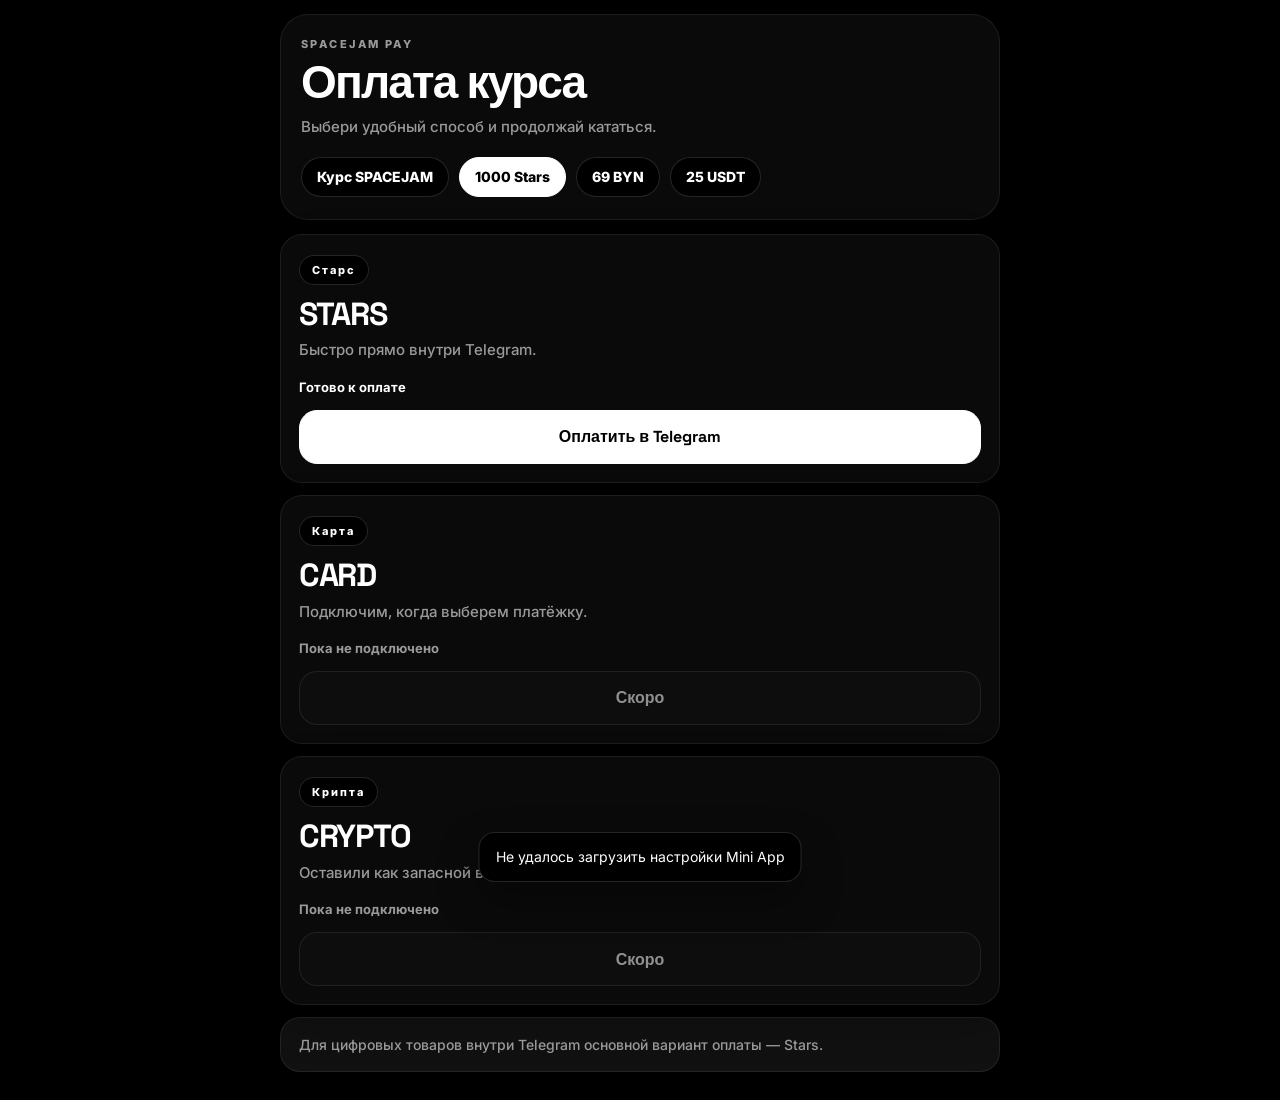
==== miniapp/index.html @ 956cfe85 "Update Mini App price pills" ====
<!DOCTYPE html>
<html lang="ru">
  <head>
    <meta charset="UTF-8" />
    <meta name="viewport" content="width=device-width, initial-scale=1.0" />
    <title>SPACEJAM Pay</title>
    <link rel="preconnect" href="https://fonts.googleapis.com" />
    <link rel="preconnect" href="https://fonts.gstatic.com" crossorigin />
    <link
      href="https://fonts.googleapis.com/css2?family=Inter:wght@500;600;700;800&family=Space+Grotesk:wght@500;700&display=swap"
      rel="stylesheet"
    />
    <script src="https://telegram.org/js/telegram-web-app.js"></script>
    <link rel="stylesheet" href="/miniapp/styles.css?v=8" />
  </head>
  <body>
    <main class="shell">
      <section class="dev-banner" id="devBanner" hidden>
        <p id="devBannerText">
          Локальный dev-режим: Mini App открыт вне Telegram и работает в preview-режиме.
        </p>
      </section>

      <section class="hero">
        <p class="eyebrow">SPACEJAM PAY</p>
        <h1>Оплата курса</h1>
        <p class="lead">Выбери удобный способ и продолжай кататься.</p>
        <div class="hero-meta">
          <span class="pill" id="productTitle">Курс SPACEJAM</span>
          <span class="pill accent" id="productPrice">1000 Stars</span>
          <span class="pill" id="productPriceByn">69 BYN</span>
          <span class="pill" id="productPriceUsdt">25 USDT</span>
        </div>
      </section>

      <section class="methods" id="methods">
        <article class="method method-stars">
          <span class="method-kicker">Старс</span>
          <h2>STARS</h2>
          <p class="method-copy">Быстро прямо внутри Telegram.</p>
          <div class="method-note success" id="starsStatus">Готово к оплате</div>
          <button class="action-button primary" data-method="stars" id="starsButton">
            Оплатить в Telegram
          </button>
        </article>

        <article class="method method-card">
          <span class="method-kicker">Карта</span>
          <h2>CARD</h2>
          <p class="method-copy">Подключим, когда выберем платёжку.</p>
          <div class="method-note" id="cardStatus">Пока не подключено</div>
          <button class="action-button muted" data-method="card" id="cardButton" disabled>
            Скоро
          </button>
        </article>

        <article class="method method-crypto">
          <span class="method-kicker">Крипта</span>
          <h2>CRYPTO</h2>
          <p class="method-copy">Оставили как запасной вариант.</p>
          <div class="method-note" id="cryptoStatus">Пока не подключено</div>
          <button class="action-button muted" data-method="crypto" id="cryptoButton" disabled>
            Скоро
          </button>
        </article>
      </section>

      <section class="footer-note">
        <p id="policyText">
          Для цифровых товаров внутри Telegram основной вариант оплаты — Stars.
        </p>
      </section>

      <div class="toast" id="toast" hidden></div>
    </main>

    <script src="/miniapp/app.js?v=8" defer></script>
  </body>
</html>
---- miniapp/styles.css ----
:root {
  --bg: #000000;
  --panel: #0a0a0a;
  --panel-soft: #111111;
  --text: #ffffff;
  --muted: #9a9a9a;
  --line: rgba(255, 255, 255, 0.08);
  --line-strong: rgba(255, 255, 255, 0.14);
  --white: #ffffff;
  --black: #000000;
  --success: #ffffff;
  --shadow: 0 18px 40px rgba(0, 0, 0, 0.28);
  --radius-xl: 28px;
  --radius-lg: 22px;
  --radius-md: 16px;
  --font-display: "Space Grotesk", "Avenir Next", "Trebuchet MS", sans-serif;
  --font-body: "Inter", "Avenir Next", "Segoe UI", sans-serif;
}

* {
  box-sizing: border-box;
}

html,
body {
  margin: 0;
  min-height: 100%;
  background: var(--bg);
  color: var(--text);
  font-family: var(--font-body);
}

body {
  padding: 14px 14px 28px;
}

.shell {
  max-width: 720px;
  margin: 0 auto;
}

.dev-banner,
.hero,
.method,
.footer-note {
  border: 1px solid var(--line);
  box-shadow: var(--shadow);
}

.dev-banner {
  margin-bottom: 12px;
  padding: 12px 14px;
  border-radius: var(--radius-md);
  background: var(--panel-soft);
}

.dev-banner p {
  margin: 0;
  color: var(--muted);
  font-size: 13px;
  line-height: 1.45;
}

.hero {
  padding: 22px 20px;
  border-radius: var(--radius-xl);
  background: var(--panel);
}

.eyebrow {
  margin: 0 0 10px;
  color: var(--muted);
  font-size: 11px;
  font-weight: 800;
  letter-spacing: 0.22em;
  text-transform: uppercase;
}

h1,
h2 {
  margin: 0;
  font-family: var(--font-display);
  letter-spacing: -0.04em;
}

h1 {
  font-size: clamp(32px, 7vw, 46px);
  line-height: 0.94;
  font-weight: 800;
}

.lead {
  margin: 12px 0 0;
  max-width: 380px;
  color: var(--muted);
  font-size: 15px;
  font-weight: 500;
  line-height: 1.5;
}

.hero-meta {
  display: flex;
  flex-wrap: wrap;
  gap: 10px;
  margin-top: 18px;
}

.pill {
  display: inline-flex;
  align-items: center;
  min-height: 40px;
  padding: 0 15px;
  border: 1px solid var(--line-strong);
  border-radius: 999px;
  background: var(--black);
  color: var(--white);
  font-size: 14px;
  font-weight: 800;
}

.pill.accent {
  background: var(--white);
  color: var(--black);
  border-color: var(--white);
}

.methods {
  display: grid;
  gap: 12px;
  margin-top: 14px;
}

.method {
  padding: 20px 18px 18px;
  border-radius: var(--radius-lg);
  background: var(--panel);
}

.method-kicker {
  display: inline-flex;
  align-items: center;
  min-height: 30px;
  padding: 0 12px;
  border: 1px solid var(--line-strong);
  border-radius: 999px;
  background: var(--black);
  color: var(--white);
  font-size: 11px;
  font-weight: 800;
  letter-spacing: 0.18em;
}

.method h2 {
  margin-top: 14px;
  font-size: 32px;
  line-height: 0.96;
  font-weight: 800;
}

.method-copy {
  margin: 10px 0 0;
  max-width: 320px;
  color: var(--muted);
  font-size: 15px;
  font-weight: 500;
  line-height: 1.48;
}

.method-note {
  margin-top: 16px;
  color: var(--muted);
  font-size: 13px;
  font-weight: 700;
  line-height: 1.4;
}

.method-note.success {
  color: var(--success);
}

.action-button {
  margin-top: 14px;
  min-height: 54px;
  width: 100%;
  border: 1px solid var(--line-strong);
  border-radius: 18px;
  background: transparent;
  color: var(--text);
  font-family: var(--font-display);
  font-size: 16px;
  font-weight: 800;
  cursor: pointer;
  transition: opacity 160ms ease, transform 160ms ease;
}

.action-button:enabled:hover {
  transform: translateY(-1px);
}

.action-button.primary {
  background: var(--white);
  border-color: var(--white);
  color: var(--black);
}

.action-button.muted {
  background: var(--panel-soft);
  color: var(--text);
}

.action-button:disabled {
  opacity: 0.55;
  cursor: default;
}

.footer-note {
  margin-top: 12px;
  padding: 16px 18px;
  border-radius: 20px;
  background: var(--panel-soft);
}

.footer-note p {
  margin: 0;
  color: var(--muted);
  font-size: 14px;
  font-weight: 500;
  line-height: 1.5;
}

.toast {
  position: fixed;
  left: 50%;
  bottom: 18px;
  transform: translateX(-50%);
  max-width: min(92vw, 420px);
  padding: 14px 16px;
  border: 1px solid var(--line-strong);
  border-radius: 16px;
  background: #000000;
  color: #fff;
  box-shadow: 0 18px 40px rgba(0, 0, 0, 0.34);
  font-size: 14px;
  line-height: 1.45;
}

@media (max-width: 520px) {
  body {
    padding: 12px 12px 26px;
  }

  .hero,
  .method,
  .footer-note {
    padding-left: 16px;
    padding-right: 16px;
  }

  h1 {
    font-size: 34px;
  }

  .method h2 {
    font-size: 29px;
  }
}
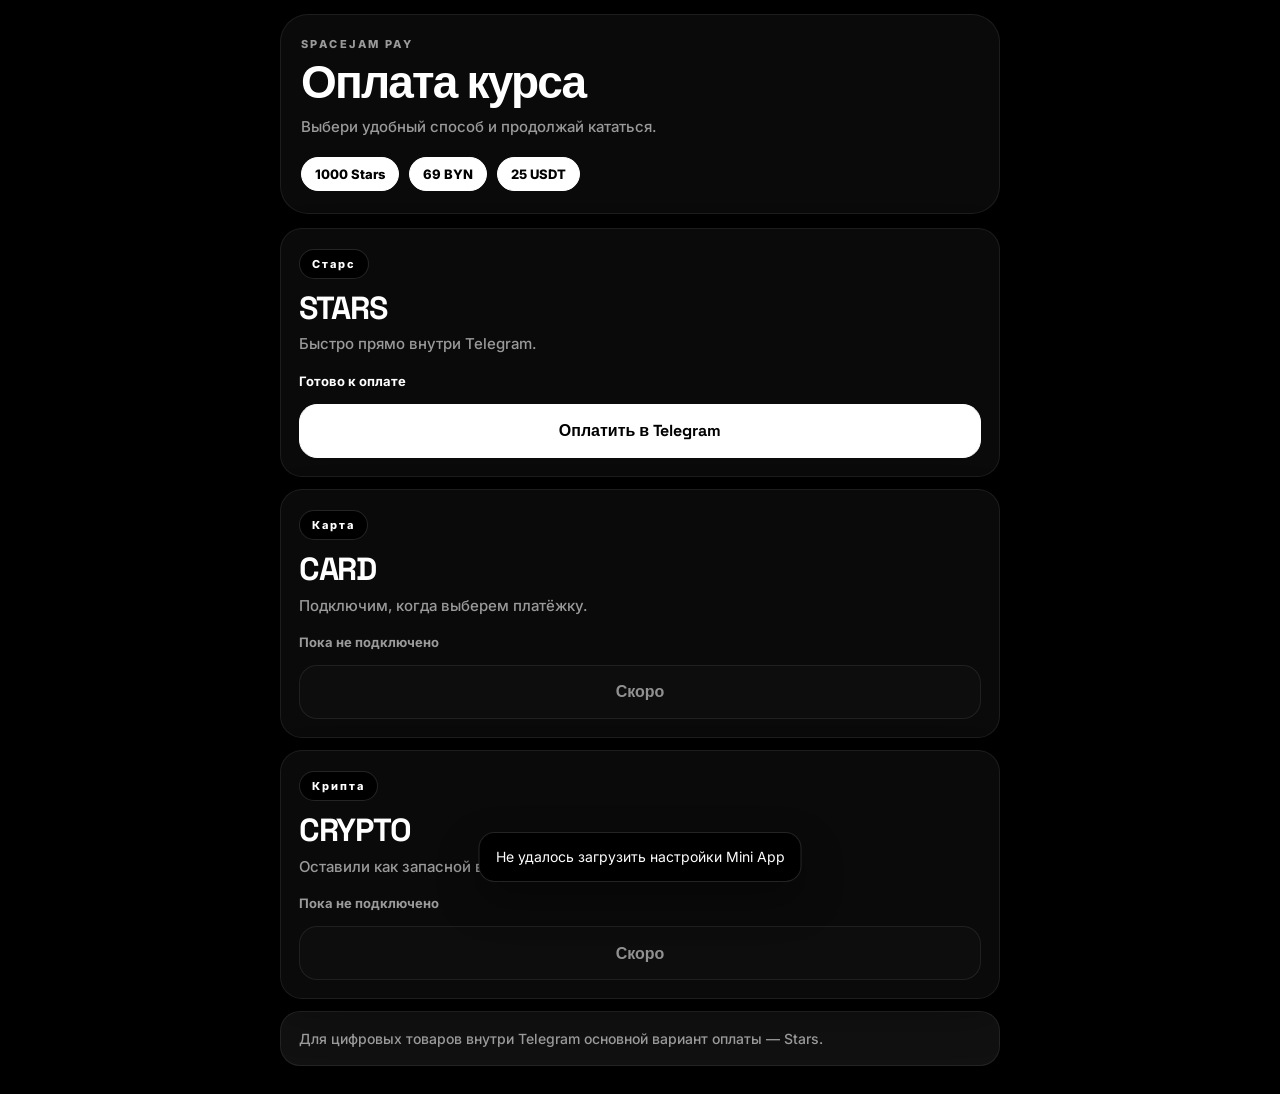
==== commit f50c495c: "Refine Mini App price pills" ====
--- a/miniapp/index.html
+++ b/miniapp/index.html
@@ -26,7 +26,6 @@
         <h1>Оплата курса</h1>
         <p class="lead">Выбери удобный способ и продолжай кататься.</p>
         <div class="hero-meta">
-          <span class="pill" id="productTitle">Курс SPACEJAM</span>
           <span class="pill accent" id="productPrice">1000 Stars</span>
           <span class="pill" id="productPriceByn">69 BYN</span>
           <span class="pill" id="productPriceUsdt">25 USDT</span>
--- a/miniapp/styles.css
+++ b/miniapp/styles.css
@@ -108,13 +108,13 @@
 .pill {
   display: inline-flex;
   align-items: center;
-  min-height: 40px;
-  padding: 0 15px;
-  border: 1px solid var(--line-strong);
+  min-height: 34px;
+  padding: 0 13px;
+  border: 1px solid var(--white);
   border-radius: 999px;
-  background: var(--black);
-  color: var(--white);
-  font-size: 14px;
+  background: var(--white);
+  color: var(--black);
+  font-size: 13px;
   font-weight: 800;
 }
 
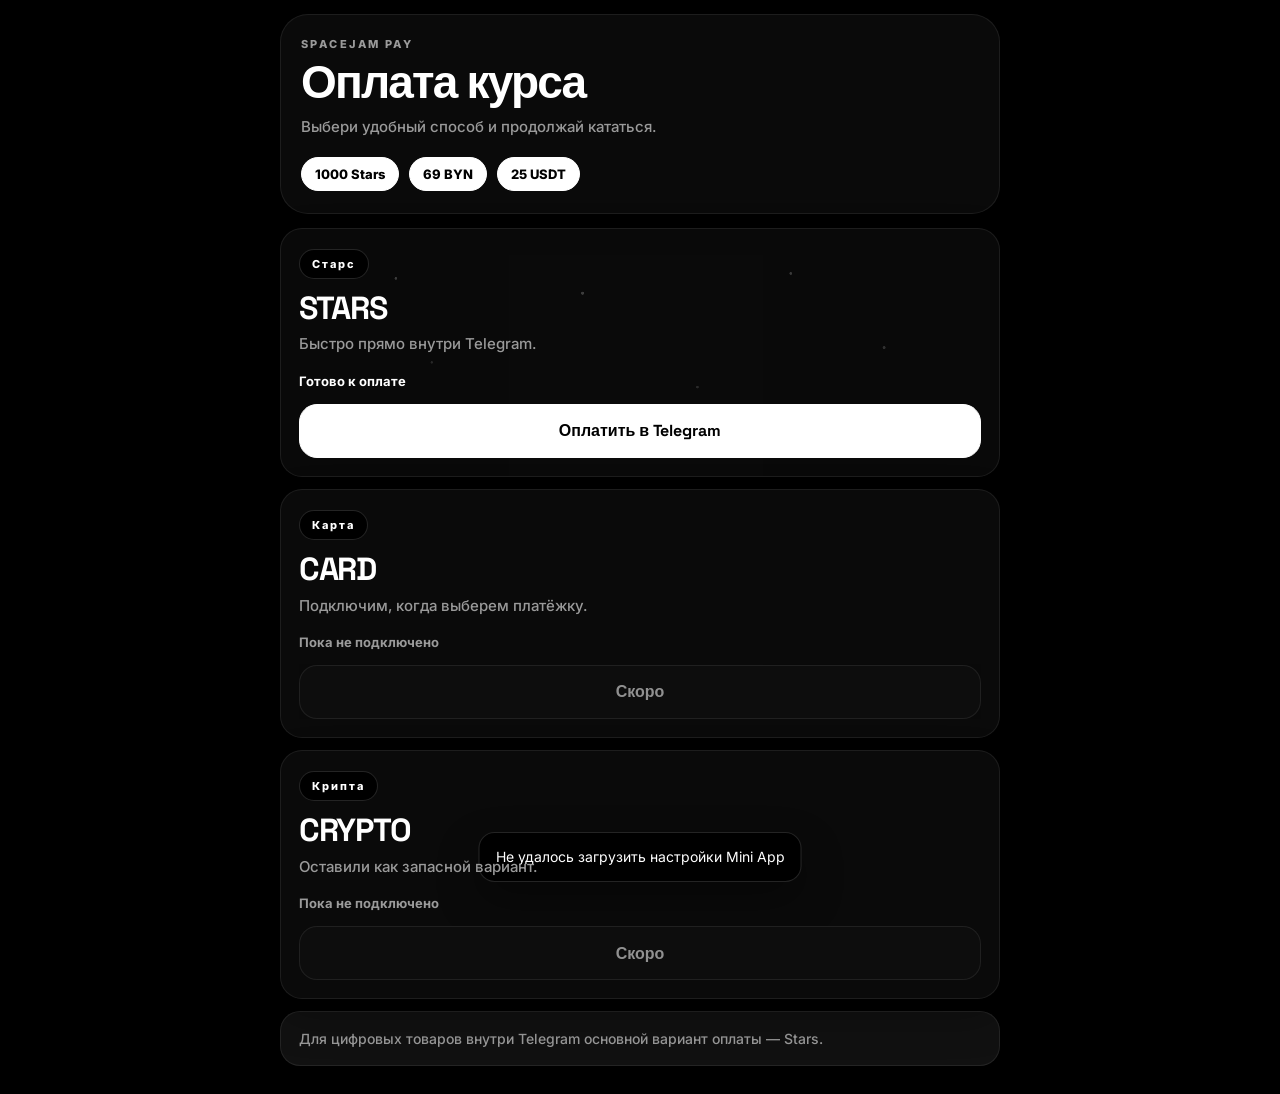
==== commit 30686831: "Add subtle stars texture to Stars card" ====
--- a/miniapp/index.html
+++ b/miniapp/index.html
@@ -11,7 +11,7 @@
       rel="stylesheet"
     />
     <script src="https://telegram.org/js/telegram-web-app.js"></script>
-    <link rel="stylesheet" href="/miniapp/styles.css?v=8" />
+    <link rel="stylesheet" href="/miniapp/styles.css?v=9" />
   </head>
   <body>
     <main class="shell">
@@ -73,6 +73,6 @@
       <div class="toast" id="toast" hidden></div>
     </main>
 
-    <script src="/miniapp/app.js?v=8" defer></script>
+    <script src="/miniapp/app.js?v=9" defer></script>
   </body>
 </html>
--- a/miniapp/styles.css
+++ b/miniapp/styles.css
@@ -131,9 +131,34 @@
 }
 
 .method {
+  position: relative;
+  overflow: hidden;
   padding: 20px 18px 18px;
   border-radius: var(--radius-lg);
   background: var(--panel);
+}
+
+.method > * {
+  position: relative;
+  z-index: 1;
+}
+
+.method-stars::before {
+  content: "";
+  position: absolute;
+  inset: 0;
+  z-index: 0;
+  pointer-events: none;
+  opacity: 0.22;
+  background:
+    radial-gradient(circle at 16% 20%, rgba(255, 255, 255, 0.92) 0 1px, transparent 1.6px),
+    radial-gradient(circle at 29% 74%, rgba(255, 255, 255, 0.7) 0 1px, transparent 1.6px),
+    radial-gradient(circle at 42% 26%, rgba(255, 255, 255, 0.92) 0 1.2px, transparent 1.8px),
+    radial-gradient(circle at 58% 64%, rgba(255, 255, 255, 0.6) 0 1px, transparent 1.6px),
+    radial-gradient(circle at 71% 18%, rgba(255, 255, 255, 0.88) 0 1px, transparent 1.7px),
+    radial-gradient(circle at 84% 48%, rgba(255, 255, 255, 0.72) 0 1.1px, transparent 1.8px),
+    radial-gradient(circle at 78% 78%, rgba(255, 255, 255, 0.84) 0 1px, transparent 1.7px),
+    radial-gradient(circle at 21% 54%, rgba(255, 255, 255, 0.56) 0 0.9px, transparent 1.5px);
 }
 
 .method-kicker {
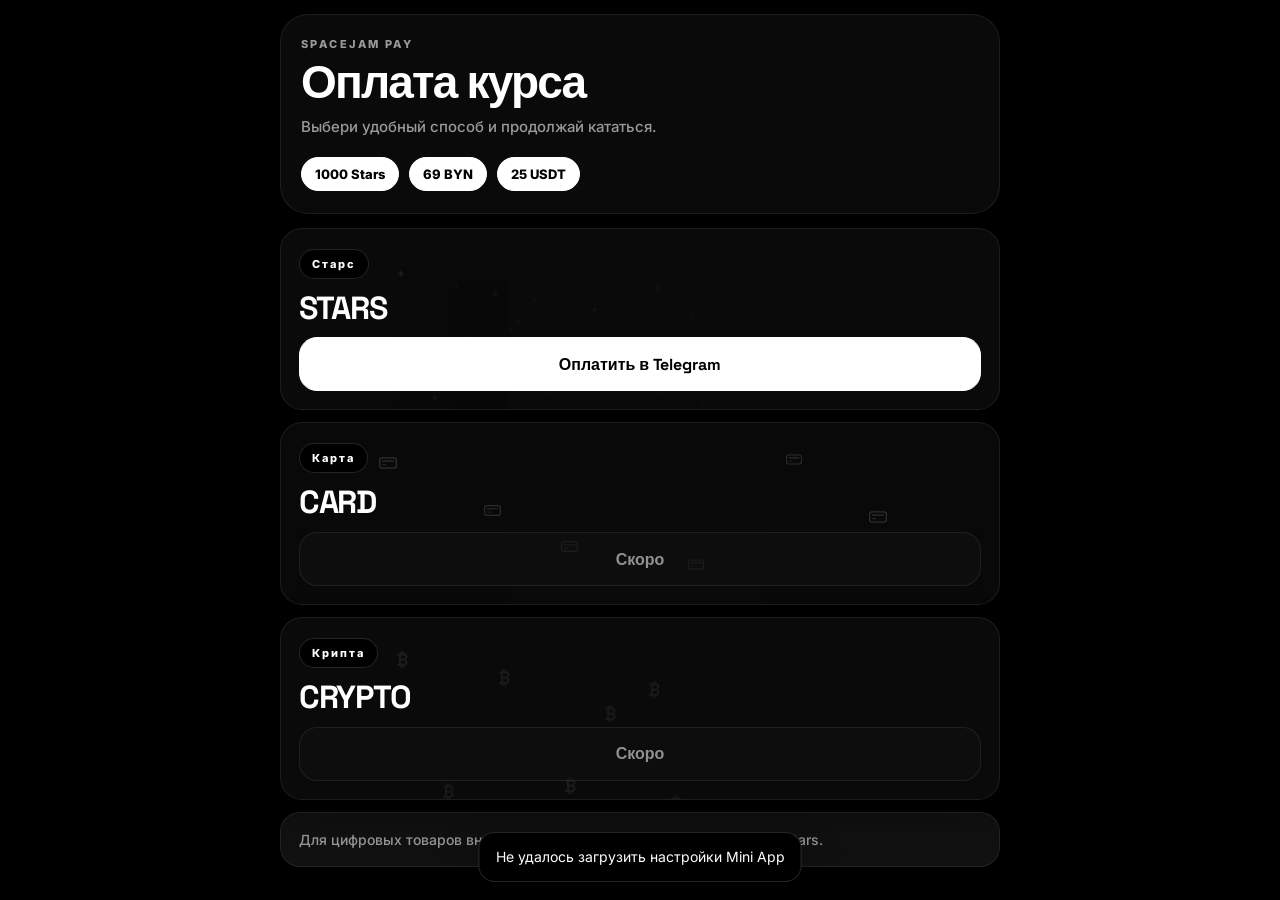
==== commit f5ab662f: "Simplify payment cards copy" ====
--- a/miniapp/index.html
+++ b/miniapp/index.html
@@ -11,7 +11,7 @@
       rel="stylesheet"
     />
     <script src="https://telegram.org/js/telegram-web-app.js"></script>
-    <link rel="stylesheet" href="/miniapp/styles.css?v=9" />
+    <link rel="stylesheet" href="/miniapp/styles.css?v=10" />
   </head>
   <body>
     <main class="shell">
@@ -36,8 +36,6 @@
         <article class="method method-stars">
           <span class="method-kicker">Старс</span>
           <h2>STARS</h2>
-          <p class="method-copy">Быстро прямо внутри Telegram.</p>
-          <div class="method-note success" id="starsStatus">Готово к оплате</div>
           <button class="action-button primary" data-method="stars" id="starsButton">
             Оплатить в Telegram
           </button>
@@ -46,8 +44,6 @@
         <article class="method method-card">
           <span class="method-kicker">Карта</span>
           <h2>CARD</h2>
-          <p class="method-copy">Подключим, когда выберем платёжку.</p>
-          <div class="method-note" id="cardStatus">Пока не подключено</div>
           <button class="action-button muted" data-method="card" id="cardButton" disabled>
             Скоро
           </button>
@@ -56,8 +52,6 @@
         <article class="method method-crypto">
           <span class="method-kicker">Крипта</span>
           <h2>CRYPTO</h2>
-          <p class="method-copy">Оставили как запасной вариант.</p>
-          <div class="method-note" id="cryptoStatus">Пока не подключено</div>
           <button class="action-button muted" data-method="crypto" id="cryptoButton" disabled>
             Скоро
           </button>
@@ -73,6 +67,6 @@
       <div class="toast" id="toast" hidden></div>
     </main>
 
-    <script src="/miniapp/app.js?v=9" defer></script>
+    <script src="/miniapp/app.js?v=10" defer></script>
   </body>
 </html>
--- a/miniapp/styles.css
+++ b/miniapp/styles.css
@@ -144,21 +144,100 @@
 }
 
 .method-stars::before {
+  content: "✦";
+  position: absolute;
+  inset: 0;
+  z-index: 0;
+  pointer-events: none;
+  opacity: 0.19;
+  color: rgba(255, 255, 255, 0.17);
+  font-family: var(--font-display);
+  font-size: 11px;
+  font-weight: 700;
+  line-height: 1;
+  transform: translate(16%, 22%);
+  text-shadow:
+    0 0 0 rgba(255, 255, 255, 0.2),
+    94px 20px 0 rgba(255, 255, 255, 0.16),
+    194px 36px 0 rgba(255, 255, 255, 0.14),
+    34px 124px 0 rgba(255, 255, 255, 0.14),
+    144px 116px 0 rgba(255, 255, 255, 0.18),
+    256px 14px 0 rgba(255, 255, 255, 0.13),
+    272px 138px 0 rgba(255, 255, 255, 0.145),
+    68px 64px 0 rgba(255, 255, 255, 0.12),
+    220px 86px 0 rgba(255, 255, 255, 0.155),
+    118px 48px 0 rgba(255, 255, 255, 0.15),
+    182px 150px 0 rgba(255, 255, 255, 0.125);
+}
+
+.method-stars::after {
+  content: "✦";
+  position: absolute;
+  inset: 0;
+  z-index: 0;
+  pointer-events: none;
+  opacity: 0.17;
+  color: rgba(255, 255, 255, 0.15);
+  font-family: var(--font-display);
+  font-size: 8px;
+  font-weight: 700;
+  line-height: 1;
+  transform: translate(24%, 30%);
+  text-shadow:
+    78px 14px 0 rgba(255, 255, 255, 0.14),
+    156px 52px 0 rgba(255, 255, 255, 0.12),
+    236px 28px 0 rgba(255, 255, 255, 0.115),
+    28px 96px 0 rgba(255, 255, 255, 0.105),
+    118px 136px 0 rgba(255, 255, 255, 0.125),
+    246px 118px 0 rgba(255, 255, 255, 0.115),
+    54px 42px 0 rgba(255, 255, 255, 0.105),
+    204px 104px 0 rgba(255, 255, 255, 0.12);
+}
+
+.method-crypto::before {
+  content: "₿";
+  position: absolute;
+  inset: 0;
+  z-index: 0;
+  pointer-events: none;
+  color: rgba(255, 255, 255, 0.075);
+  font-family: var(--font-display);
+  font-size: 18px;
+  font-weight: 700;
+  line-height: 1;
+  transform: translate(16%, 18%);
+  text-shadow:
+    102px 18px rgba(255, 255, 255, 0.065),
+    208px 54px rgba(255, 255, 255, 0.058),
+    46px 132px rgba(255, 255, 255, 0.058),
+    168px 126px rgba(255, 255, 255, 0.072),
+    252px 30px rgba(255, 255, 255, 0.058),
+    274px 144px rgba(255, 255, 255, 0.052);
+}
+
+.method-card::before {
   content: "";
   position: absolute;
   inset: 0;
   z-index: 0;
   pointer-events: none;
-  opacity: 0.22;
-  background:
-    radial-gradient(circle at 16% 20%, rgba(255, 255, 255, 0.92) 0 1px, transparent 1.6px),
-    radial-gradient(circle at 29% 74%, rgba(255, 255, 255, 0.7) 0 1px, transparent 1.6px),
-    radial-gradient(circle at 42% 26%, rgba(255, 255, 255, 0.92) 0 1.2px, transparent 1.8px),
-    radial-gradient(circle at 58% 64%, rgba(255, 255, 255, 0.6) 0 1px, transparent 1.6px),
-    radial-gradient(circle at 71% 18%, rgba(255, 255, 255, 0.88) 0 1px, transparent 1.7px),
-    radial-gradient(circle at 84% 48%, rgba(255, 255, 255, 0.72) 0 1.1px, transparent 1.8px),
-    radial-gradient(circle at 78% 78%, rgba(255, 255, 255, 0.84) 0 1px, transparent 1.7px),
-    radial-gradient(circle at 21% 54%, rgba(255, 255, 255, 0.56) 0 0.9px, transparent 1.5px);
+  opacity: 0.16;
+  background-image:
+    url("data:image/svg+xml,%3Csvg xmlns='http://www.w3.org/2000/svg' width='22' height='14' viewBox='0 0 22 14' fill='none'%3E%3Crect x='0.75' y='0.75' width='20.5' height='12.5' rx='3.25' stroke='white' stroke-opacity='0.92' stroke-width='1.5'/%3E%3Crect x='3.5' y='4' width='15' height='1.5' rx='0.75' fill='white' fill-opacity='0.92'/%3E%3Crect x='4' y='8.25' width='4.5' height='1.5' rx='0.75' fill='white' fill-opacity='0.78'/%3E%3C/svg%3E"),
+    url("data:image/svg+xml,%3Csvg xmlns='http://www.w3.org/2000/svg' width='22' height='14' viewBox='0 0 22 14' fill='none'%3E%3Crect x='0.75' y='0.75' width='20.5' height='12.5' rx='3.25' stroke='white' stroke-opacity='0.88' stroke-width='1.5'/%3E%3Crect x='3.5' y='4' width='15' height='1.5' rx='0.75' fill='white' fill-opacity='0.88'/%3E%3Crect x='4' y='8.25' width='4.5' height='1.5' rx='0.75' fill='white' fill-opacity='0.72'/%3E%3C/svg%3E"),
+    url("data:image/svg+xml,%3Csvg xmlns='http://www.w3.org/2000/svg' width='22' height='14' viewBox='0 0 22 14' fill='none'%3E%3Crect x='0.75' y='0.75' width='20.5' height='12.5' rx='3.25' stroke='white' stroke-opacity='0.84' stroke-width='1.5'/%3E%3Crect x='3.5' y='4' width='15' height='1.5' rx='0.75' fill='white' fill-opacity='0.84'/%3E%3Crect x='4' y='8.25' width='4.5' height='1.5' rx='0.75' fill='white' fill-opacity='0.68'/%3E%3C/svg%3E"),
+    url("data:image/svg+xml,%3Csvg xmlns='http://www.w3.org/2000/svg' width='22' height='14' viewBox='0 0 22 14' fill='none'%3E%3Crect x='0.75' y='0.75' width='20.5' height='12.5' rx='3.25' stroke='white' stroke-opacity='0.9' stroke-width='1.5'/%3E%3Crect x='3.5' y='4' width='15' height='1.5' rx='0.75' fill='white' fill-opacity='0.9'/%3E%3Crect x='4' y='8.25' width='4.5' height='1.5' rx='0.75' fill='white' fill-opacity='0.75'/%3E%3C/svg%3E"),
+    url("data:image/svg+xml,%3Csvg xmlns='http://www.w3.org/2000/svg' width='22' height='14' viewBox='0 0 22 14' fill='none'%3E%3Crect x='0.75' y='0.75' width='20.5' height='12.5' rx='3.25' stroke='white' stroke-opacity='0.82' stroke-width='1.5'/%3E%3Crect x='3.5' y='4' width='15' height='1.5' rx='0.75' fill='white' fill-opacity='0.82'/%3E%3Crect x='4' y='8.25' width='4.5' height='1.5' rx='0.75' fill='white' fill-opacity='0.66'/%3E%3C/svg%3E"),
+    url("data:image/svg+xml,%3Csvg xmlns='http://www.w3.org/2000/svg' width='22' height='14' viewBox='0 0 22 14' fill='none'%3E%3Crect x='0.75' y='0.75' width='20.5' height='12.5' rx='3.25' stroke='white' stroke-opacity='0.86' stroke-width='1.5'/%3E%3Crect x='3.5' y='4' width='15' height='1.5' rx='0.75' fill='white' fill-opacity='0.86'/%3E%3Crect x='4' y='8.25' width='4.5' height='1.5' rx='0.75' fill='white' fill-opacity='0.7'/%3E%3C/svg%3E");
+  background-repeat: no-repeat;
+  background-size: 18px 12px, 17px 11px, 16px 11px, 18px 12px, 16px 11px, 17px 11px;
+  background-position:
+    14% 20%,
+    40% 69%,
+    72% 18%,
+    84% 52%,
+    58% 80%,
+    29% 48%;
 }
 
 .method-kicker {
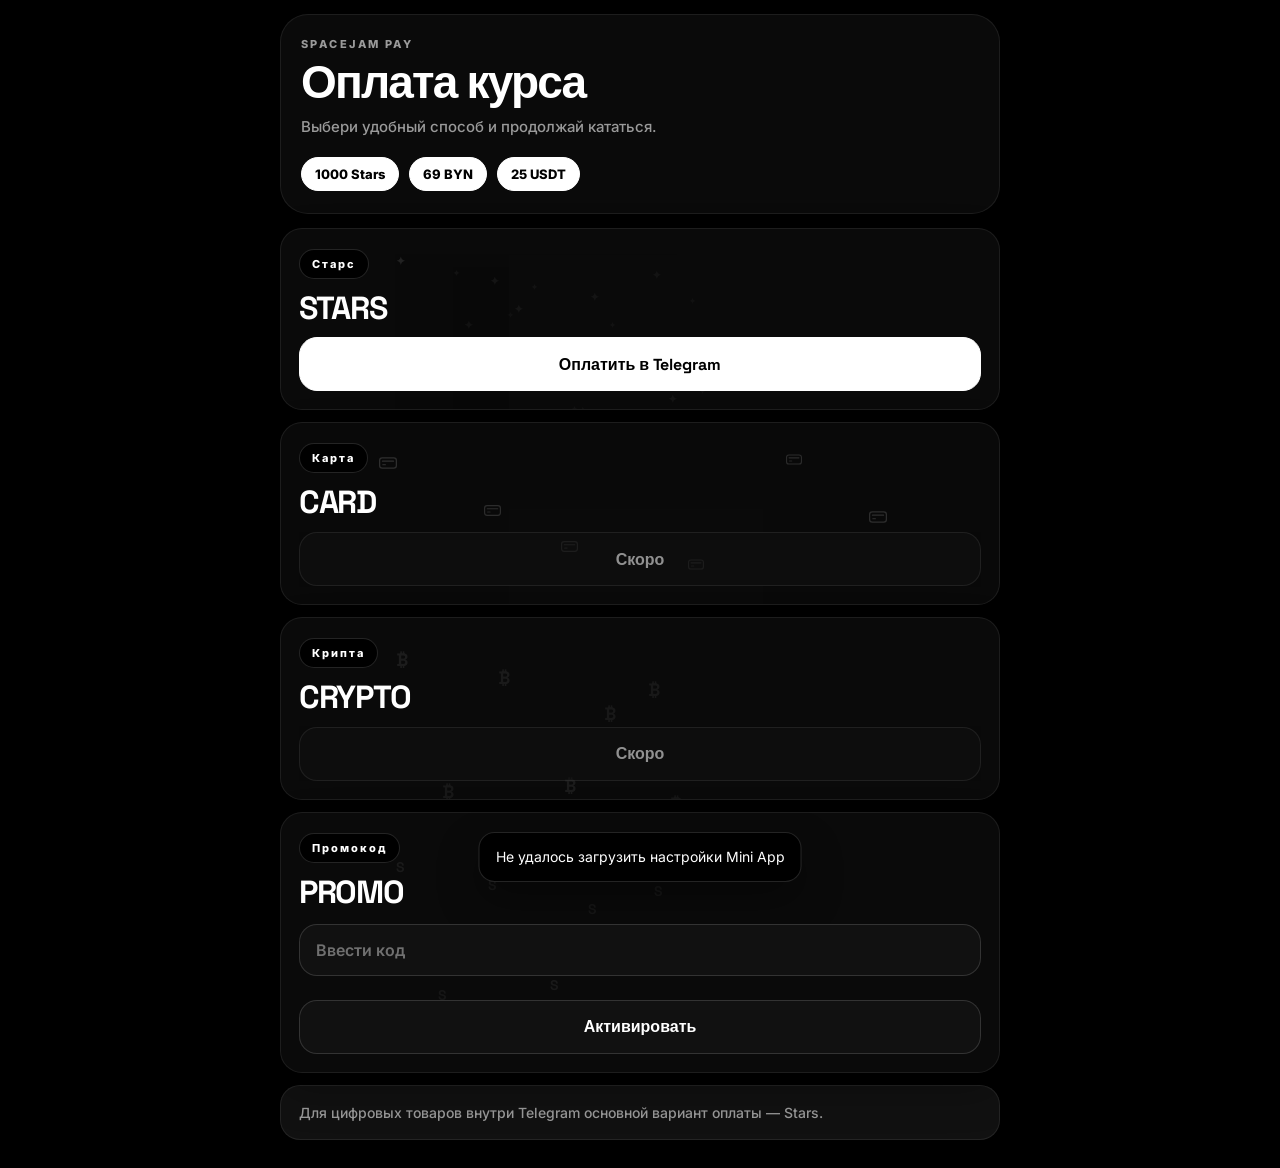
==== commit a79fbbb6: "Add promo card to Mini App" ====
--- a/miniapp/index.html
+++ b/miniapp/index.html
@@ -11,7 +11,7 @@
       rel="stylesheet"
     />
     <script src="https://telegram.org/js/telegram-web-app.js"></script>
-    <link rel="stylesheet" href="/miniapp/styles.css?v=10" />
+    <link rel="stylesheet" href="/miniapp/styles.css?v=11" />
   </head>
   <body>
     <main class="shell">
@@ -56,6 +56,26 @@
             Скоро
           </button>
         </article>
+
+        <article class="method method-promo">
+          <span class="method-kicker">Промокод</span>
+          <h2>PROMO</h2>
+          <div class="promo-stack">
+            <input
+              class="promo-input"
+              id="promoInput"
+              type="text"
+              inputmode="text"
+              autocomplete="off"
+              autocapitalize="none"
+              spellcheck="false"
+              placeholder="Ввести код"
+            />
+            <button class="action-button muted" data-method="promo" id="promoButton">
+              Активировать
+            </button>
+          </div>
+        </article>
       </section>
 
       <section class="footer-note">
@@ -67,6 +87,6 @@
       <div class="toast" id="toast" hidden></div>
     </main>
 
-    <script src="/miniapp/app.js?v=10" defer></script>
+    <script src="/miniapp/app.js?v=11" defer></script>
   </body>
 </html>
--- a/miniapp/styles.css
+++ b/miniapp/styles.css
@@ -149,25 +149,25 @@
   inset: 0;
   z-index: 0;
   pointer-events: none;
-  opacity: 0.19;
-  color: rgba(255, 255, 255, 0.17);
+  opacity: 0.24;
+  color: rgba(255, 255, 255, 0.22);
   font-family: var(--font-display);
   font-size: 11px;
   font-weight: 700;
   line-height: 1;
-  transform: translate(16%, 22%);
+  transform: translate(16%, 15%);
   text-shadow:
-    0 0 0 rgba(255, 255, 255, 0.2),
-    94px 20px 0 rgba(255, 255, 255, 0.16),
-    194px 36px 0 rgba(255, 255, 255, 0.14),
-    34px 124px 0 rgba(255, 255, 255, 0.14),
-    144px 116px 0 rgba(255, 255, 255, 0.18),
-    256px 14px 0 rgba(255, 255, 255, 0.13),
-    272px 138px 0 rgba(255, 255, 255, 0.145),
-    68px 64px 0 rgba(255, 255, 255, 0.12),
-    220px 86px 0 rgba(255, 255, 255, 0.155),
-    118px 48px 0 rgba(255, 255, 255, 0.15),
-    182px 150px 0 rgba(255, 255, 255, 0.125);
+    0 0 0 rgba(255, 255, 255, 0.26),
+    94px 20px 0 rgba(255, 255, 255, 0.21),
+    194px 36px 0 rgba(255, 255, 255, 0.18),
+    34px 124px 0 rgba(255, 255, 255, 0.18),
+    144px 116px 0 rgba(255, 255, 255, 0.23),
+    256px 14px 0 rgba(255, 255, 255, 0.17),
+    272px 138px 0 rgba(255, 255, 255, 0.18),
+    68px 64px 0 rgba(255, 255, 255, 0.16),
+    220px 86px 0 rgba(255, 255, 255, 0.2),
+    118px 48px 0 rgba(255, 255, 255, 0.2),
+    182px 150px 0 rgba(255, 255, 255, 0.16);
 }
 
 .method-stars::after {
@@ -176,22 +176,22 @@
   inset: 0;
   z-index: 0;
   pointer-events: none;
-  opacity: 0.17;
-  color: rgba(255, 255, 255, 0.15);
+  opacity: 0.21;
+  color: rgba(255, 255, 255, 0.19);
   font-family: var(--font-display);
   font-size: 8px;
   font-weight: 700;
   line-height: 1;
-  transform: translate(24%, 30%);
+  transform: translate(24%, 22%);
   text-shadow:
-    78px 14px 0 rgba(255, 255, 255, 0.14),
-    156px 52px 0 rgba(255, 255, 255, 0.12),
-    236px 28px 0 rgba(255, 255, 255, 0.115),
-    28px 96px 0 rgba(255, 255, 255, 0.105),
-    118px 136px 0 rgba(255, 255, 255, 0.125),
-    246px 118px 0 rgba(255, 255, 255, 0.115),
-    54px 42px 0 rgba(255, 255, 255, 0.105),
-    204px 104px 0 rgba(255, 255, 255, 0.12);
+    78px 14px 0 rgba(255, 255, 255, 0.18),
+    156px 52px 0 rgba(255, 255, 255, 0.16),
+    236px 28px 0 rgba(255, 255, 255, 0.145),
+    28px 96px 0 rgba(255, 255, 255, 0.135),
+    118px 136px 0 rgba(255, 255, 255, 0.16),
+    246px 118px 0 rgba(255, 255, 255, 0.145),
+    54px 42px 0 rgba(255, 255, 255, 0.135),
+    204px 104px 0 rgba(255, 255, 255, 0.16);
 }
 
 .method-crypto::before {
@@ -240,6 +240,27 @@
     29% 48%;
 }
 
+.method-promo::before {
+  content: "S";
+  position: absolute;
+  inset: 0;
+  z-index: 0;
+  pointer-events: none;
+  color: rgba(255, 255, 255, 0.065);
+  font-family: var(--font-display);
+  font-size: 14px;
+  font-weight: 700;
+  line-height: 1;
+  transform: translate(16%, 18%);
+  text-shadow:
+    92px 18px rgba(255, 255, 255, 0.058),
+    192px 42px rgba(255, 255, 255, 0.052),
+    42px 128px rgba(255, 255, 255, 0.052),
+    154px 118px rgba(255, 255, 255, 0.062),
+    258px 24px rgba(255, 255, 255, 0.05),
+    270px 144px rgba(255, 255, 255, 0.05);
+}
+
 .method-kicker {
   display: inline-flex;
   align-items: center;
@@ -259,6 +280,34 @@
   font-size: 32px;
   line-height: 0.96;
   font-weight: 800;
+}
+
+.promo-stack {
+  margin-top: 16px;
+  display: grid;
+  gap: 10px;
+}
+
+.promo-input {
+  width: 100%;
+  min-height: 52px;
+  padding: 0 16px;
+  border: 1px solid var(--line-strong);
+  border-radius: 18px;
+  outline: none;
+  background: var(--panel-soft);
+  color: var(--text);
+  font-family: var(--font-body);
+  font-size: 16px;
+  font-weight: 600;
+}
+
+.promo-input::placeholder {
+  color: rgba(255, 255, 255, 0.4);
+}
+
+.promo-input:focus {
+  border-color: rgba(255, 255, 255, 0.28);
 }
 
 .method-copy {
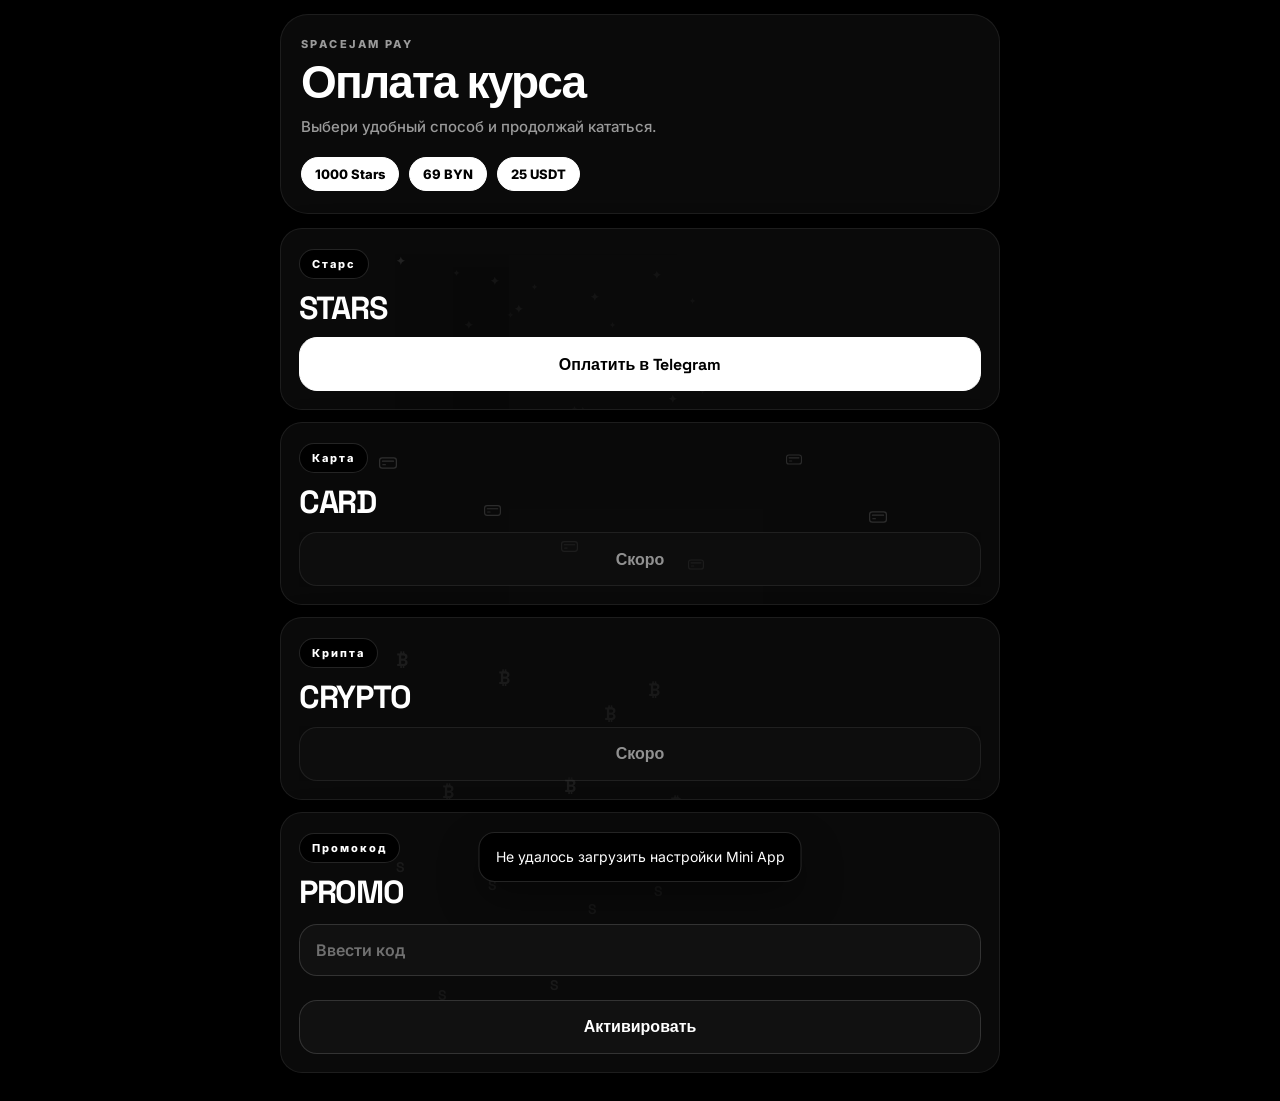
==== commit 774fb41f: "Remove Mini App footer note" ====
--- a/miniapp/index.html
+++ b/miniapp/index.html
@@ -78,12 +78,6 @@
         </article>
       </section>
 
-      <section class="footer-note">
-        <p id="policyText">
-          Для цифровых товаров внутри Telegram основной вариант оплаты — Stars.
-        </p>
-      </section>
-
       <div class="toast" id="toast" hidden></div>
     </main>
 
